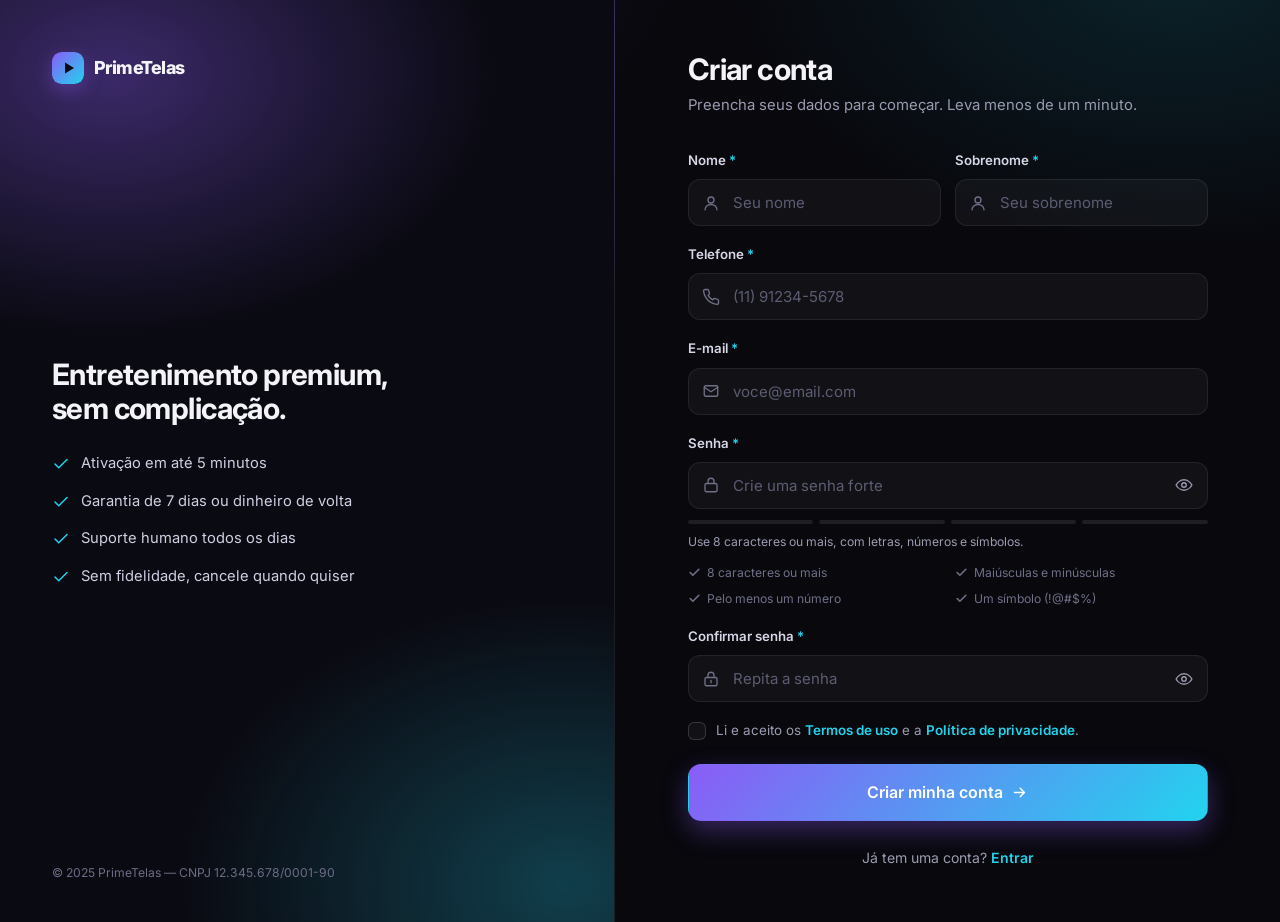
==== cadastro.html @ b5f2eea7 "Add cadastro.html for account creation" ====
<!DOCTYPE html>
<html lang="pt-BR">
<head>
<meta charset="UTF-8">
<meta name="viewport" content="width=device-width, initial-scale=1.0">
<meta name="theme-color" content="#08080d">
<title>Criar conta — PrimeTelas</title>
<link rel="preconnect" href="https://fonts.googleapis.com">
<link rel="preconnect" href="https://fonts.gstatic.com" crossorigin>
<link href="https://fonts.googleapis.com/css2?family=Inter:wght@400;500;600;700;800&display=swap" rel="stylesheet">
<link rel="stylesheet" href="estilo.css">
</head>
<body>

<div class="auth-page">
  <!-- Painel lateral -->
  <aside class="auth-aside">
    <a class="logo" href="inicio.html">
      <svg class="logo-mark" viewBox="0 0 32 32" aria-hidden="true">
        <defs>
          <linearGradient id="gradA" x1="0" y1="0" x2="32" y2="32" gradientUnits="userSpaceOnUse">
            <stop stop-color="#8b5cf6"/><stop offset="1" stop-color="#22d3ee"/>
          </linearGradient>
        </defs>
        <rect width="32" height="32" rx="9" fill="url(#gradA)"/>
        <path d="M13 10.5v11l9-5.5-9-5.5z" fill="#0b0b12"/>
      </svg>
      PrimeTelas
    </a>

    <div class="aside-content">
      <h2>Entretenimento premium, sem complicação.</h2>
      <ul class="aside-list">
        <li>
          <svg viewBox="0 0 24 24" fill="none" stroke="currentColor" stroke-width="2" stroke-linecap="round" stroke-linejoin="round"><path d="M20 6L9 17l-5-5"/></svg>
          Ativação em até 5 minutos
        </li>
        <li>
          <svg viewBox="0 0 24 24" fill="none" stroke="currentColor" stroke-width="2" stroke-linecap="round" stroke-linejoin="round"><path d="M20 6L9 17l-5-5"/></svg>
          Garantia de 7 dias ou dinheiro de volta
        </li>
        <li>
          <svg viewBox="0 0 24 24" fill="none" stroke="currentColor" stroke-width="2" stroke-linecap="round" stroke-linejoin="round"><path d="M20 6L9 17l-5-5"/></svg>
          Suporte humano todos os dias
        </li>
        <li>
          <svg viewBox="0 0 24 24" fill="none" stroke="currentColor" stroke-width="2" stroke-linecap="round" stroke-linejoin="round"><path d="M20 6L9 17l-5-5"/></svg>
          Sem fidelidade, cancele quando quiser
        </li>
      </ul>
    </div>

    <p class="aside-foot">&copy; 2025 PrimeTelas — CNPJ 12.345.678/0001-90</p>
  </aside>

  <!-- Formulário -->
  <main class="auth-main">
    <div class="auth-card">
      <a class="logo" href="inicio.html">
        <svg class="logo-mark" viewBox="0 0 32 32" aria-hidden="true">
          <defs>
            <linearGradient id="gradB" x1="0" y1="0" x2="32" y2="32" gradientUnits="userSpaceOnUse">
              <stop stop-color="#8b5cf6"/><stop offset="1" stop-color="#22d3ee"/>
            </linearGradient>
          </defs>
          <rect width="32" height="32" rx="9" fill="url(#gradB)"/>
          <path d="M13 10.5v11l9-5.5-9-5.5z" fill="#0b0b12"/>
        </svg>
        PrimeTelas
      </a>

      <h1>Criar conta</h1>
      <p class="sub">Preencha seus dados para começar. Leva menos de um minuto.</p>

      <form id="form-cadastro" novalidate>
        <div class="field-row">
          <div class="field" data-field="nome">
            <label for="nome">Nome <span class="req">*</span></label>
            <div class="input-wrap">
              <svg class="leading" viewBox="0 0 24 24" fill="none" stroke="currentColor" stroke-width="1.8" stroke-linecap="round" stroke-linejoin="round"><circle cx="12" cy="8" r="4"/><path d="M4 21c0-4 3.6-7 8-7s8 3 8 7"/></svg>
              <input type="text" id="nome" name="nome" placeholder="Seu nome" autocomplete="given-name">
            </div>
            <p class="error-msg">Informe seu nome.</p>
          </div>

          <div class="field" data-field="sobrenome">
            <label for="sobrenome">Sobrenome <span class="req">*</span></label>
            <div class="input-wrap">
              <svg class="leading" viewBox="0 0 24 24" fill="none" stroke="currentColor" stroke-width="1.8" stroke-linecap="round" stroke-linejoin="round"><circle cx="12" cy="8" r="4"/><path d="M4 21c0-4 3.6-7 8-7s8 3 8 7"/></svg>
              <input type="text" id="sobrenome" name="sobrenome" placeholder="Seu sobrenome" autocomplete="family-name">
            </div>
            <p class="error-msg">Informe seu sobrenome.</p>
          </div>
        </div>

        <div class="field" data-field="telefone">
          <label for="telefone">Telefone <span class="req">*</span></label>
          <div class="input-wrap">
            <svg class="leading" viewBox="0 0 24 24" fill="none" stroke="currentColor" stroke-width="1.8" stroke-linecap="round" stroke-linejoin="round"><path d="M22 16.9v3a2 2 0 0 1-2.2 2 19.8 19.8 0 0 1-8.6-3 19.5 19.5 0 0 1-6-6A19.8 19.8 0 0 1 2.1 4.2 2 2 0 0 1 4.1 2h3a2 2 0 0 1 2 1.7c.1 1 .4 2 .7 2.9a2 2 0 0 1-.5 2.1L8.1 9.9a16 16 0 0 0 6 6l1.2-1.2a2 2 0 0 1 2.1-.5c.9.3 1.9.6 2.9.7a2 2 0 0 1 1.7 2z"/></svg>
            <input type="tel" id="telefone" name="telefone" placeholder="(11) 91234-5678" inputmode="numeric" maxlength="15" autocomplete="tel">
          </div>
          <p class="error-msg">Informe um telefone válido com DDD.</p>
        </div>

        <div class="field" data-field="email">
          <label for="email">E-mail <span class="req">*</span></label>
          <div class="input-wrap">
            <svg class="leading" viewBox="0 0 24 24" fill="none" stroke="currentColor" stroke-width="1.8" stroke-linecap="round" stroke-linejoin="round"><rect x="3" y="5" width="18" height="14" rx="2"/><path d="M3 7l9 6 9-6"/></svg>
            <input type="email" id="email" name="email" placeholder="voce@email.com" autocomplete="email">
          </div>
          <p class="error-msg">Informe um e-mail válido.</p>
        </div>

        <div class="field" data-field="senha">
          <label for="senha">Senha <span class="req">*</span></label>
          <div class="input-wrap has-toggle">
            <svg class="leading" viewBox="0 0 24 24" fill="none" stroke="currentColor" stroke-width="1.8" stroke-linecap="round" stroke-linejoin="round"><rect x="4" y="10" width="16" height="11" rx="2"/><path d="M8 10V7a4 4 0 0 1 8 0v3"/></svg>
            <input type="password" id="senha" name="senha" placeholder="Crie uma senha forte" autocomplete="new-password">
            <button type="button" class="toggle-pass" data-target="senha" aria-label="Mostrar senha">
              <svg class="icon-eye" viewBox="0 0 24 24" fill="none" stroke="currentColor" stroke-width="1.8" stroke-linecap="round" stroke-linejoin="round"><path d="M1.5 12S5 5 12 5s10.5 7 10.5 7-3.5 7-10.5 7S1.5 12 1.5 12z"/><circle cx="12" cy="12" r="3"/></svg>
              <svg class="icon-eye-off" viewBox="0 0 24 24" fill="none" stroke="currentColor" stroke-width="1.8" stroke-linecap="round" stroke-linejoin="round"><path d="M3 3l18 18"/><path d="M10.6 6.2A10.9 10.9 0 0 1 12 6c7 0 10.5 6 10.5 6a17.6 17.6 0 0 1-3.4 4.2"/><path d="M6.3 6.4A17.4 17.4 0 0 0 1.5 12S5 18 12 18a10.8 10.8 0 0 0 4.4-.9"/><path d="M9.9 9.9a3 3 0 0 0 4.2 4.2"/></svg>
            </button>
          </div>

          <div class="strength">
            <div class="strength-bar" id="strength-bar">
              <span></span><span></span><span></span><span></span>
            </div>
            <p class="strength-label" id="strength-label">Use 8 caracteres ou mais, com letras, números e símbolos.</p>
          </div>

          <ul class="req-list">
            <li class="req-item" data-req="len">
              <svg viewBox="0 0 24 24" fill="none" stroke="currentColor" stroke-width="3" stroke-linecap="round" stroke-linejoin="round"><path d="M20 6L9 17l-5-5"/></svg>
              8 caracteres ou mais
            </li>
            <li class="req-item" data-req="case">
              <svg viewBox="0 0 24 24" fill="none" stroke="currentColor" stroke-width="3" stroke-linecap="round" stroke-linejoin="round"><path d="M20 6L9 17l-5-5"/></svg>
              Maiúsculas e minúsculas
            </li>
            <li class="req-item" data-req="num">
              <svg viewBox="0 0 24 24" fill="none" stroke="currentColor" stroke-width="3" stroke-linecap="round" stroke-linejoin="round"><path d="M20 6L9 17l-5-5"/></svg>
              Pelo menos um número
            </li>
            <li class="req-item" data-req="sym">
              <svg viewBox="0 0 24 24" fill="none" stroke="currentColor" stroke-width="3" stroke-linecap="round" stroke-linejoin="round"><path d="M20 6L9 17l-5-5"/></svg>
              Um símbolo (!@#$%)
            </li>
          </ul>

          <p class="error-msg">Sua senha precisa atender a todos os requisitos.</p>
        </div>

        <div class="field" data-field="confirmar">
          <label for="confirmar">Confirmar senha <span class="req">*</span></label>
          <div class="input-wrap has-toggle">
            <svg class="leading" viewBox="0 0 24 24" fill="none" stroke="currentColor" stroke-width="1.8" stroke-linecap="round" stroke-linejoin="round"><rect x="4" y="10" width="16" height="11" rx="2"/><path d="M8 10V7a4 4 0 0 1 8 0v3"/><path d="M12 14v3"/></svg>
            <input type="password" id="confirmar" name="confirmar" placeholder="Repita a senha" autocomplete="new-password">
            <button type="button" class="toggle-pass" data-target="confirmar" aria-label="Mostrar senha">
              <svg class="icon-eye" viewBox="0 0 24 24" fill="none" stroke="currentColor" stroke-width="1.8" stroke-linecap="round" stroke-linejoin="round"><path d="M1.5 12S5 5 12 5s10.5 7 10.5 7-3.5 7-10.5 7S1.5 12 1.5 12z"/><circle cx="12" cy="12" r="3"/></svg>
              <svg class="icon-eye-off" viewBox="0 0 24 24" fill="none" stroke="currentColor" stroke-width="1.8" stroke-linecap="round" stroke-linejoin="round"><path d="M3 3l18 18"/><path d="M10.6 6.2A10.9 10.9 0 0 1 12 6c7 0 10.5 6 10.5 6a17.6 17.6 0 0 1-3.4 4.2"/><path d="M6.3 6.4A17.4 17.4 0 0 0 1.5 12S5 18 12 18a10.8 10.8 0 0 0 4.4-.9"/><path d="M9.9 9.9a3 3 0 0 0 4.2 4.2"/></svg>
            </button>
          </div>
          <p class="error-msg">As senhas não coincidem.</p>
        </div>

        <label class="checkbox" id="wrap-termos">
          <input type="checkbox" id="termos">
          <span>Li e aceito os <a href="#">Termos de uso</a> e a <a href="#">Política de privacidade</a>.</span>
        </label>

        <button type="submit" class="btn btn-primary btn-block btn-lg">
          Criar minha conta
          <svg viewBox="0 0 24 24" fill="none" stroke="currentColor" stroke-width="2" stroke-linecap="round" stroke-linejoin="round"><path d="M5 12h14M13 6l6 6-6 6"/></svg>
        </button>
      </form>

      <div class="success-box" id="sucesso">
        <div class="ok-icon">
          <svg viewBox="0 0 24 24" fill="none" stroke="currentColor" stroke-width="2.5" stroke-linecap="round" stroke-linejoin="round"><path d="M20 6L9 17l-5-5"/></svg>
        </div>
        <h2>Conta criada com sucesso!</h2>
        <p>Simulação concluída. Redirecionando para a página inicial...</p>
      </div>

      <p class="auth-switch">Já tem uma conta? <a href="entrar.html">Entrar</a></p>
    </div>
  </main>
</div>

<script>
(function () {
  const form      = document.getElementById('form-cadastro');
  const senha     = document.getElementById('senha');
  const confirmar = document.getElementById('confirmar');
  const telefone  = document.getElementById('telefone');
  const termos    = document.getElementById('termos');
  const wrapTermos= document.getElementById('wrap-termos');
  const barra     = document.getElementById('strength-bar').children;
  const rotulo    = document.getElementById('strength-label');

  /* ---------- Mostrar / ocultar senha ---------- */
  document.querySelectorAll('.toggle-pass').forEach(function (btn) {
    btn.addEventListener('click', function () {
      const input = document.getElementById(btn.dataset.target);
      const visivel = input.type === 'password';
      input.type = visivel ? 'text' : 'password';
      btn.classList.toggle('visible', visivel);
      btn.setAttribute('aria-label', visivel ? 'Ocultar senha' : 'Mostrar senha');
    });
  });

  /* ---------- Máscara de telefone ---------- */
  telefone.addEventListener('input', function () {
    let v = telefone.value.replace(/\D/g, '').slice(0, 11);
    if (v.length === 0)      telefone.value = '';
    else if (v.length <= 2)  telefone.value = '(' + v;
    else if (v.length <= 6)  telefone.value = '(' + v.slice(0, 2) + ') ' + v.slice(2);
    else if (v.length <= 10) telefone.value = '(' + v.slice(0, 2) + ') ' + v.slice(2, 6) + '-' + v.slice(6);
    else                     telefone.value = '(' + v.slice(0, 2) + ') ' + v.slice(2, 7) + '-' + v.slice(7);
  });

  /* ---------- Requisitos e força da senha ---------- */
  const regras = {
    len:  function (v) { return v.length >= 8; },
    case: function (v) { return /[a-z]/.test(v) && /[A-Z]/.test(v); },
    num:  function (v) { return /\d/.test(v); },
    sym:  function (v) { return /[^A-Za-z0-9]/.test(v); }
  };

  function atualizarForca() {
    const v = senha.value;
    let pontos = 0;

    Object.keys(regras).forEach(function (chave) {
      const ok = regras[chave](v);
      if (ok) pontos++;
      document.querySelector('[data-req="' + chave + '"]').classList.toggle('ok', ok);
    });

    for (let i = 0; i < barra.length; i++) {
      barra[i].className = '';
      if (i < pontos) {
        barra[i].classList.add('on');
        if (pontos >= 3) barra[i].classList.add('strong');
        else if (pontos === 2) barra[i].classList.add('med');
      }
    }

    if (!v) {
      rotulo.textContent = 'Use 8 caracteres ou mais, com letras, números e símbolos.';
    } else if (pontos === 1) {
      rotulo.textContent = 'Senha fraca — continue adicionando caracteres.';
    } else if (pontos === 2) {
      rotulo.textContent = 'Senha média — falta pouco para ficar segura.';
    } else if (pontos === 3) {
      rotulo.textContent = 'Senha forte — boa escolha.';
    } else {
      rotulo.textContent = 'Senha muito forte — excelente.';
    }

    return pontos === 4;
  }

  senha.addEventListener('input', atualizarForca);

  /* ---------- Validação ---------- */
  function marcar(campo, valido) {
    const el = document.querySelector('[data-field="' + campo + '"]');
    if (el) el.classList.toggle('invalid', !valido);
    return valido;
  }

  function validar() {
    let ok = true;
    let primeiroInvalido = null;

    const nome = document.getElementById('nome');
    const sobrenome = document.getElementById('sobrenome');
    const email = document.getElementById('email');

    function checar(campo, condicao, elemento) {
      const valido = marcar(campo, condicao);
      if (!valido) { ok = false; if (!primeiroInvalido) primeiroInvalido = elemento; }
      return valido;
    }

    checar('nome', nome.value.trim().length >= 2, nome);
    checar('sobrenome', sobrenome.value.trim().length >= 2, sobrenome);
    checar('telefone', telefone.value.replace(/\D/g, '').length >= 10, telefone);
    checar('email', /^[^\s@]+@[^\s@]+\.[^\s@]{2,}$/.test(email.value.trim()), email);
    checar('senha', atualizarForca(), senha);
    checar('confirmar', confirmar.value.length > 0 && confirmar.value === senha.value, confirmar);

    if (!termos.checked) {
      ok = false;
      wrapTermos.classList.add('invalid');
      if (!primeiroInvalido) primeiroInvalido = termos;
    } else {
      wrapTermos.classList.remove('invalid');
    }

    if (primeiroInvalido) {
      primeiroInvalido.scrollIntoView({ behavior: 'smooth', block: 'center' });
      primeiroInvalido.focus({ preventScroll: true });
    }

    return ok;
  }

  /* Remove o estado de erro ao digitar */
  document.querySelectorAll('#form-cadastro input').forEach(function (input) {
    input.addEventListener('input', function () {
      const field = input.closest('[data-field]');
      if (field) field.classList.remove('invalid');
      if (input === termos) wrapTermos.classList.remove('invalid');
    });
  });

  /* ---------- Envio simulado ---------- */
  form.addEventListener('submit', function (e) {
    e.preventDefault();
    if (!validar()) return;

    form.style.display = 'none';
    document.getElementById('sucesso').style.display = 'block';

    setTimeout(function () {
      window.location.href = 'inicio.html';
    }, 2400);
  });
})();
</script>

</body>
</html>
---- estilo.css ----
/* ==========================================================
   PrimeTelas — Estilos globais
   ========================================================== */
:root{
  --bg:#08080d;
  --bg-soft:#0d0d15;
  --card:#12121c;
  --card-2:#171725;
  --border:rgba(255,255,255,.08);
  --border-strong:rgba(255,255,255,.16);
  --text:#f4f4f8;
  --muted:#9b9bb0;
  --accent:#8b5cf6;
  --accent-2:#22d3ee;
  --gradient:linear-gradient(135deg,#8b5cf6 0%,#22d3ee 100%);
  --success:#34d399;
  --danger:#f87171;
  --warning:#fbbf24;
  --radius:16px;
  --shadow:0 20px 50px rgba(0,0,0,.45);
}

*,*::before,*::after{box-sizing:border-box;margin:0;padding:0}
html{scroll-behavior:smooth;-webkit-text-size-adjust:100%}
body{
  font-family:'Inter',-apple-system,BlinkMacSystemFont,'Segoe UI',Roboto,Arial,sans-serif;
  color:var(--text);
  background:
    radial-gradient(900px 520px at 12% -8%,rgba(139,92,246,.20),transparent 60%),
    radial-gradient(820px 520px at 92% -4%,rgba(34,211,238,.13),transparent 55%),
    var(--bg);
  background-attachment:fixed;
  line-height:1.6;
  min-height:100vh;
  -webkit-font-smoothing:antialiased;
}
img,svg{display:block;max-width:100%}
a{color:inherit;text-decoration:none}
ul{list-style:none}
button{font:inherit;color:inherit}
::selection{background:rgba(139,92,246,.4)}

.container{width:100%;max-width:1180px;margin:0 auto;padding:0 24px}
.section{padding:92px 0}
.section-head{max-width:680px;margin:0 auto 56px;text-align:center}
.eyebrow{
  display:inline-block;font-size:.78rem;font-weight:700;letter-spacing:.14em;
  text-transform:uppercase;margin-bottom:14px;
  background:var(--gradient);-webkit-background-clip:text;background-clip:text;color:transparent;
}
h1,h2,h3{letter-spacing:-.02em;line-height:1.15}
.section-head h2{font-size:clamp(1.8rem,3.6vw,2.6rem);margin-bottom:14px}
.section-head p{color:var(--muted);font-size:1.02rem}

/* ============ Botões ============ */
.btn{
  display:inline-flex;align-items:center;justify-content:center;gap:8px;
  padding:12px 22px;border-radius:11px;font-weight:600;font-size:.93rem;
  border:1px solid transparent;cursor:pointer;transition:.2s ease;font-family:inherit;white-space:nowrap;
}
.btn svg{width:17px;height:17px;flex:none}
.btn-primary{background:var(--gradient);color:#fff;box-shadow:0 10px 26px rgba(139,92,246,.35)}
.btn-primary:hover{transform:translateY(-2px);box-shadow:0 16px 34px rgba(139,92,246,.45)}
.btn-ghost{color:var(--text);border-color:var(--border-strong);background:rgba(255,255,255,.03)}
.btn-ghost:hover{background:rgba(255,255,255,.08);border-color:rgba(255,255,255,.28)}
.btn-lg{padding:15px 30px;font-size:1rem;border-radius:13px}
.btn-block{width:100%}
.btn:active{transform:translateY(0)}

/* ============ Navbar ============ */
.navbar{
  position:sticky;top:0;z-index:60;
  background:rgba(8,8,13,.72);
  backdrop-filter:blur(16px);-webkit-backdrop-filter:blur(16px);
  border-bottom:1px solid var(--border);
}
.nav-inner{display:flex;align-items:center;justify-content:space-between;height:72px;gap:24px}
.logo{display:flex;align-items:center;gap:10px;font-weight:800;font-size:1.12rem;letter-spacing:-.03em}
.logo-mark{width:32px;height:32px;flex:none;border-radius:9px;box-shadow:0 6px 18px rgba(139,92,246,.35)}
.nav-links{display:flex;gap:28px;font-size:.9rem;color:var(--muted);font-weight:500}
.nav-links a{transition:.2s}
.nav-links a:hover{color:var(--text)}
.nav-actions{display:flex;gap:10px;align-items:center}

/* ============ Hero ============ */
.hero{padding:88px 0 80px;position:relative}
.hero-grid{display:grid;grid-template-columns:1.05fr .95fr;gap:64px;align-items:center}
.badge{
  display:inline-flex;align-items:center;gap:9px;padding:7px 15px;border-radius:999px;
  border:1px solid var(--border-strong);background:rgba(255,255,255,.04);
  font-size:.79rem;font-weight:600;color:#cfcfe2;margin-bottom:26px;
}
.badge .pulse{
  width:8px;height:8px;border-radius:50%;background:var(--success);
  box-shadow:0 0 0 0 rgba(52,211,153,.6);animation:pulse 2s infinite;
}
@keyframes pulse{
  0%{box-shadow:0 0 0 0 rgba(52,211,153,.6)}
  70%{box-shadow:0 0 0 9px rgba(52,211,153,0)}
  100%{box-shadow:0 0 0 0 rgba(52,211,153,0)}
}
.hero h1{font-size:clamp(2.3rem,4.8vw,3.55rem);font-weight:800;margin-bottom:20px}
.hero h1 .grad{
  background:var(--gradient);-webkit-background-clip:text;background-clip:text;color:transparent;
}
.hero p.lead{color:var(--muted);font-size:1.06rem;max-width:520px;margin-bottom:32px}
.hero-actions{display:flex;gap:14px;flex-wrap:wrap;margin-bottom:34px}
.trust{display:flex;align-items:center;gap:14px;flex-wrap:wrap}
.stars{display:flex;gap:3px;color:#fbbf24}
.stars svg{width:16px;height:16px}
.trust small{color:var(--muted);font-size:.84rem}
.trust b{color:var(--text)}

/* --- Mock visual --- */
.hero-visual{position:relative}
.screen-panel{
  border-radius:20px;border:1px solid var(--border-strong);
  background:linear-gradient(180deg,rgba(255,255,255,.06),rgba(255,255,255,.015));
  box-shadow:var(--shadow);padding:14px;backdrop-filter:blur(6px);
}
.screen-top{display:flex;align-items:center;gap:6px;padding:2px 6px 14px}
.screen-top .dot{width:9px;height:9px;border-radius:50%;background:rgba(255,255,255,.18)}
.screen-url{
  margin-left:10px;font-size:.72rem;color:var(--muted);background:rgba(255,255,255,.05);
  padding:3px 12px;border-radius:999px;border:1px solid var(--border);
}
.tiles{display:grid;grid-template-columns:repeat(3,1fr);gap:12px}
.tile{
  aspect-ratio:16/10;border-radius:12px;display:grid;place-items:center;
  font-weight:800;font-size:1.15rem;letter-spacing:-.02em;
  background:rgba(255,255,255,.035);border:1px solid var(--border);
  color:var(--brand);
  text-shadow:0 0 22px color-mix(in srgb,var(--brand) 70%,transparent);
  transition:.25s ease;
}
.tile:hover{transform:translateY(-3px);border-color:color-mix(in srgb,var(--brand) 55%,transparent);background:rgba(255,255,255,.06)}
.float-card{
  position:absolute;display:flex;align-items:center;gap:11px;
  background:rgba(23,23,37,.92);border:1px solid var(--border-strong);
  border-radius:14px;padding:11px 16px;box-shadow:var(--shadow);
  backdrop-filter:blur(10px);animation:float 5s ease-in-out infinite;
}
.float-card svg{width:20px;height:20px;color:var(--accent-2);flex:none}
.float-card strong{display:block;font-size:.82rem;line-height:1.2}
.float-card span{font-size:.72rem;color:var(--muted)}
.float-1{top:-18px;right:-6px}
.float-2{bottom:-20px;left:-6px;animation-delay:1.4s}
@keyframes float{0%,100%{transform:translateY(0)}50%{transform:translateY(-9px)}}

/* ============ Faixa de marcas ============ */
.brands{padding:28px 0 8px}
.brands p{text-align:center;font-size:.78rem;letter-spacing:.12em;text-transform:uppercase;color:var(--muted);margin-bottom:22px}
.brand-row{display:flex;flex-wrap:wrap;justify-content:center;gap:12px}
.brand-pill{
  display:inline-flex;align-items:center;gap:9px;padding:9px 18px;border-radius:999px;
  border:1px solid var(--border);background:rgba(255,255,255,.03);
  font-size:.86rem;font-weight:600;color:#cfcfe2;
}
.brand-dot{width:9px;height:9px;border-radius:50%;background:var(--brand);box-shadow:0 0 10px var(--brand)}

/* ============ Vantagens ============ */
.grid-cards{display:grid;grid-template-columns:repeat(auto-fit,minmax(240px,1fr));gap:20px}
.card{
  background:var(--card);border:1px solid var(--border);border-radius:var(--radius);
  padding:28px 24px;transition:.25s ease;
}
.card:hover{transform:translateY(-4px);border-color:var(--border-strong);background:var(--card-2)}
.icon-box{
  width:46px;height:46px;border-radius:13px;display:grid;place-items:center;margin-bottom:18px;
  background:linear-gradient(135deg,rgba(139,92,246,.22),rgba(34,211,238,.16));
  border:1px solid rgba(139,92,246,.3);color:#c4b5fd;
}
.icon-box svg{width:22px;height:22px}
.card h3{font-size:1.03rem;margin-bottom:8px}
.card p{font-size:.9rem;color:var(--muted)}

/* ============ Como funciona ============ */
.steps{display:grid;grid-template-columns:repeat(auto-fit,minmax(250px,1fr));gap:22px;counter-reset:step}
.step{
  position:relative;padding:30px 26px;border-radius:var(--radius);
  border:1px solid var(--border);
  background:linear-gradient(180deg,rgba(255,255,255,.045),rgba(255,255,255,.01));
}
.step-num{
  font-size:.8rem;font-weight:800;letter-spacing:.1em;color:var(--accent-2);margin-bottom:14px;
  display:inline-flex;align-items:center;gap:8px;
}
.step-num::before{content:"";width:26px;height:1px;background:var(--accent-2);opacity:.6}
.step h3{font-size:1.05rem;margin-bottom:8px}
.step p{font-size:.9rem;color:var(--muted)}

/* ============ Planos ============ */
.plans{display:grid;grid-template-columns:repeat(auto-fit,minmax(270px,1fr));gap:22px;align-items:stretch}
.plan{
  display:flex;flex-direction:column;padding:32px 26px;border-radius:20px;
  background:var(--card);border:1px solid var(--border);transition:.25s ease;
}
.plan:hover{transform:translateY(-4px);border-color:var(--border-strong)}
.plan h3{font-size:1.12rem;margin-bottom:4px}
.plan .plan-desc{font-size:.85rem;color:var(--muted);margin-bottom:20px}
.plan-price{display:flex;align-items:baseline;gap:3px;font-weight:800;font-size:2.35rem;letter-spacing:-.03em;margin-bottom:4px}
.plan-price small{font-size:.86rem;font-weight:500;color:var(--muted)}
.plan-price .cur{font-size:1.05rem;font-weight:600;color:var(--muted)}
.plan .plan-note{font-size:.78rem;color:var(--muted);margin-bottom:22px}
.plan-list{flex:1;margin-bottom:26px;display:grid;gap:11px}
.plan-list li{display:flex;gap:10px;align-items:flex-start;font-size:.88rem;color:#c3c3d6}
.plan-list .check{width:17px;height:17px;flex:none;color:var(--accent-2);margin-top:3px}
.plan.featured{
  background:linear-gradient(var(--card-2),var(--card-2)) padding-box,
             var(--gradient) border-box;
  border:1px solid transparent;
  box-shadow:0 24px 60px rgba(139,92,246,.22);
  position:relative;
}
.plan.featured .tag-pop{
  position:absolute;top:-12px;left:50%;transform:translateX(-50%);
  font-size:.68rem;font-weight:800;letter-spacing:.1em;text-transform:uppercase;
  padding:5px 14px;border-radius:999px;background:var(--gradient);color:#0b0b12;white-space:nowrap;
}

/* ============ FAQ ============ */
.faq{max-width:820px;margin:0 auto;display:grid;gap:12px}
.faq-item{
  border:1px solid var(--border);border-radius:14px;background:var(--card);
  overflow:hidden;transition:.25s;
}
.faq-item[open]{border-color:rgba(139,92,246,.4);background:var(--card-2)}
.faq-item summary{
  list-style:none;cursor:pointer;padding:18px 22px;font-weight:600;font-size:.95rem;
  display:flex;align-items:center;justify-content:space-between;gap:16px;
}
.faq-item summary::-webkit-details-marker{display:none}
.faq-item summary svg{width:18px;height:18px;flex:none;color:var(--muted);transition:.25s}
.faq-item[open] summary svg{transform:rotate(180deg);color:var(--accent-2)}
.faq-item p{padding:0 22px 20px;color:var(--muted);font-size:.9rem}

/* ============ Empresa ============ */
.company-grid{display:grid;grid-template-columns:1fr 1fr;gap:56px;align-items:center}
.company-grid h2{font-size:clamp(1.7rem,3.2vw,2.3rem);margin-bottom:16px}
.company-grid > div > p{color:var(--muted);margin-bottom:26px;max-width:460px}
.company-card{
  background:var(--card);border:1px solid var(--border);border-radius:20px;
  padding:12px;box-shadow:var(--shadow);
}
.company-row{
  display:flex;gap:14px;align-items:flex-start;padding:15px 16px;border-radius:12px;transition:.2s;
}
.company-row + .company-row{border-top:1px solid rgba(255,255,255,.05)}
.company-row:hover{background:rgba(255,255,255,.03)}
.company-row svg{width:19px;height:19px;flex:none;color:var(--accent-2);margin-top:3px}
.company-row .label{font-size:.73rem;text-transform:uppercase;letter-spacing:.08em;color:var(--muted);font-weight:700}
.company-row .value{font-size:.9rem;color:var(--text);font-weight:500;line-height:1.45}

/* ============ CTA final ============ */
.cta-band{
  position:relative;overflow:hidden;border-radius:24px;padding:56px 40px;text-align:center;
  border:1px solid rgba(139,92,246,.3);
  background:
    radial-gradient(600px 260px at 20% 0%,rgba(139,92,246,.35),transparent 65%),
    radial-gradient(600px 260px at 85% 100%,rgba(34,211,238,.28),transparent 65%),
    var(--card);
}
.cta-band h2{font-size:clamp(1.6rem,3vw,2.15rem);margin-bottom:12px}
.cta-band p{color:var(--muted);margin-bottom:28px;max-width:520px;margin-left:auto;margin-right:auto}

/* ============ Footer ============ */
.footer{border-top:1px solid var(--border);margin-top:20px;padding:60px 0 0;background:rgba(8,8,13,.6)}
.footer-grid{display:grid;grid-template-columns:1.6fr 1fr 1fr 1fr;gap:40px;padding-bottom:44px}
.footer-brand p{color:var(--muted);font-size:.87rem;margin-top:16px;max-width:290px}
.footer h4{font-size:.78rem;text-transform:uppercase;letter-spacing:.1em;color:var(--muted);margin-bottom:16px}
.footer-col ul{display:grid;gap:10px}
.footer-col a{font-size:.88rem;color:#c3c3d6;transition:.2s}
.footer-col a:hover{color:var(--accent-2)}
.footer-bottom{
  border-top:1px solid var(--border);padding-top:22px;padding-bottom:26px;
  display:flex;justify-content:space-between;gap:18px;flex-wrap:wrap;
  font-size:.78rem;color:var(--muted);
}
.footer-bottom .demo{color:#6c6c85}

/* ==========================================================
   Páginas de autenticação (login / cadastro)
   ========================================================== */
.auth-page{display:grid;grid-template-columns:1fr 1.08fr;min-height:100vh}
.auth-aside{
  position:relative;overflow:hidden;padding:52px 52px 40px;
  display:flex;flex-direction:column;justify-content:space-between;
  background:
    radial-gradient(620px 420px at 18% 8%,rgba(139,92,246,.38),transparent 62%),
    radial-gradient(620px 460px at 92% 96%,rgba(34,211,238,.26),transparent 62%),
    #0a0a12;
  border-right:1px solid var(--border);
}
.auth-aside .aside-content h2{font-size:clamp(1.5rem,2.3vw,2rem);max-width:380px;margin-bottom:26px}
.aside-list{display:grid;gap:14px}
.aside-list li{display:flex;gap:11px;align-items:flex-start;font-size:.92rem;color:#cfcfe2}
.aside-list svg{width:18px;height:18px;flex:none;color:var(--accent-2);margin-top:3px}
.aside-foot{font-size:.76rem;color:#6c6c85}
.auth-main{display:flex;align-items:center;justify-content:center;padding:52px 24px}
.auth-card{width:100%;max-width:520px}
.auth-card .logo{margin-bottom:32px;display:none}
.auth-card h1{font-size:1.85rem;margin-bottom:8px}
.auth-card .sub{color:var(--muted);font-size:.93rem;margin-bottom:32px}
.auth-switch{margin-top:26px;text-align:center;font-size:.88rem;color:var(--muted)}
.auth-switch a{color:var(--accent-2);font-weight:600}
.auth-switch a:hover{text-decoration:underline}

/* ============ Formulários ============ */
.field{margin-bottom:18px}
.field label{display:block;font-size:.83rem;font-weight:600;margin-bottom:8px;color:#d6d6e6}
.field label .req{color:var(--accent-2)}
.field-row{display:grid;grid-template-columns:1fr 1fr;gap:14px}
.input-wrap{position:relative;display:flex;align-items:center}
.input-wrap .leading{
  position:absolute;left:14px;width:18px;height:18px;color:#6f6f88;pointer-events:none;
}
.input-wrap input{
  width:100%;padding:13px 14px 13px 44px;
  background:rgba(255,255,255,.04);border:1px solid var(--border);border-radius:12px;
  color:var(--text);font-size:.94rem;font-family:inherit;outline:none;transition:.2s;
}
.input-wrap input::placeholder{color:#5c5c72}
.input-wrap input:focus{
  border-color:rgba(139,92,246,.7);background:rgba(255,255,255,.06);
  box-shadow:0 0 0 3px rgba(139,92,246,.16);
}
.input-wrap.has-toggle input{padding-right:48px}
.toggle-pass{
  position:absolute;right:7px;background:none;border:0;padding:8px;border-radius:9px;
  cursor:pointer;color:var(--muted);display:grid;place-items:center;transition:.2s;
}
.toggle-pass:hover{color:var(--text);background:rgba(255,255,255,.07)}
.toggle-pass svg{width:18px;height:18px}
.toggle-pass .icon-eye-off{display:none}
.toggle-pass.visible .icon-eye{display:none}
.toggle-pass.visible .icon-eye-off{display:block}

.error-msg{display:none;font-size:.78rem;color:var(--danger);margin-top:7px}
.field.invalid input{border-color:var(--danger);box-shadow:0 0 0 3px rgba(248,113,113,.14)}
.field.invalid .error-msg{display:block}

/* Força da senha */
.strength{margin-top:11px}
.strength-bar{display:flex;gap:6px;margin-bottom:8px}
.strength-bar span{height:4px;flex:1;border-radius:999px;background:rgba(255,255,255,.09);transition:.3s}
.strength-bar span.on{background:var(--danger)}
.strength-bar span.on.med{background:var(--warning)}
.strength-bar span.on.strong{background:var(--success)}
.strength-label{font-size:.76rem;color:var(--muted)}
.req-list{display:grid;grid-template-columns:1fr 1fr;gap:6px 14px;margin-top:12px}
.req-item{display:flex;align-items:center;gap:6px;font-size:.76rem;color:#6f6f88;transition:.2s}
.req-item svg{width:13px;height:13px;flex:none}
.req-item.ok{color:var(--success)}

/* Checkbox */
.checkbox{display:flex;gap:10px;align-items:flex-start;font-size:.84rem;color:var(--muted);cursor:pointer;margin:6px 0 22px}
.checkbox input{
  appearance:none;-webkit-appearance:none;width:18px;height:18px;flex:none;margin-top:2px;
  border:1px solid var(--border-strong);border-radius:6px;background:rgba(255,255,255,.04);
  cursor:pointer;position:relative;transition:.2s;
}
.checkbox input:checked{background:var(--gradient);border-color:transparent}
.checkbox input:checked::after{
  content:"";position:absolute;left:5.5px;top:2px;width:5px;height:9px;
  border:2px solid #0b0b12;border-top:0;border-left:0;transform:rotate(45deg);
}
.checkbox a{color:var(--accent-2);font-weight:600}
.checkbox.invalid{color:var(--danger)}
.link-mini{display:block;text-align:right;font-size:.8rem;color:var(--accent-2);margin:-8px 0 18px;font-weight:600}
.link-mini:hover{text-decoration:underline}

/* Sucesso */
.success-box{
  display:none;text-align:center;padding:44px 28px;border-radius:20px;
  border:1px solid rgba(52,211,153,.35);background:rgba(52,211,153,.07);
}
.success-box .ok-icon{
  width:64px;height:64px;border-radius:50%;margin:0 auto 20px;display:grid;place-items:center;
  background:rgba(52,211,153,.15);border:1px solid rgba(52,211,153,.45);color:var(--success);
}
.success-box .ok-icon svg{width:30px;height:30px}
.success-box h2{font-size:1.3rem;margin-bottom:8px}
.success-box p{color:var(--muted);font-size:.9rem}

/* ============ Responsivo ============ */
@media (max-width:1000px){
  .hero-grid{grid-template-columns:1fr;gap:56px}
  .company-grid{grid-template-columns:1fr;gap:36px}
  .auth-page{grid-template-columns:1fr}
  .auth-aside{display:none}
  .auth-card .logo{display:flex}
}
@media (max-width:860px){
  .nav-links{display:none}
  .footer-grid{grid-template-columns:1fr 1fr}
  .section{padding:70px 0}
}
@media (max-width:620px){
  .nav-actions .btn-ghost{display:none}
  .field-row{grid-template-columns:1fr}
  .req-list{grid-template-columns:1fr}
  .footer-grid{grid-template-columns:1fr;gap:30px}
  .footer-bottom{flex-direction:column;gap:8px}
  .cta-band{padding:42px 22px}
  .hero{padding:56px 0 64px}
  .float-1{right:4px;top:-14px}
  .float-2{left:4px;bottom:-16px}
  .float-card{padding:9px 13px}
}
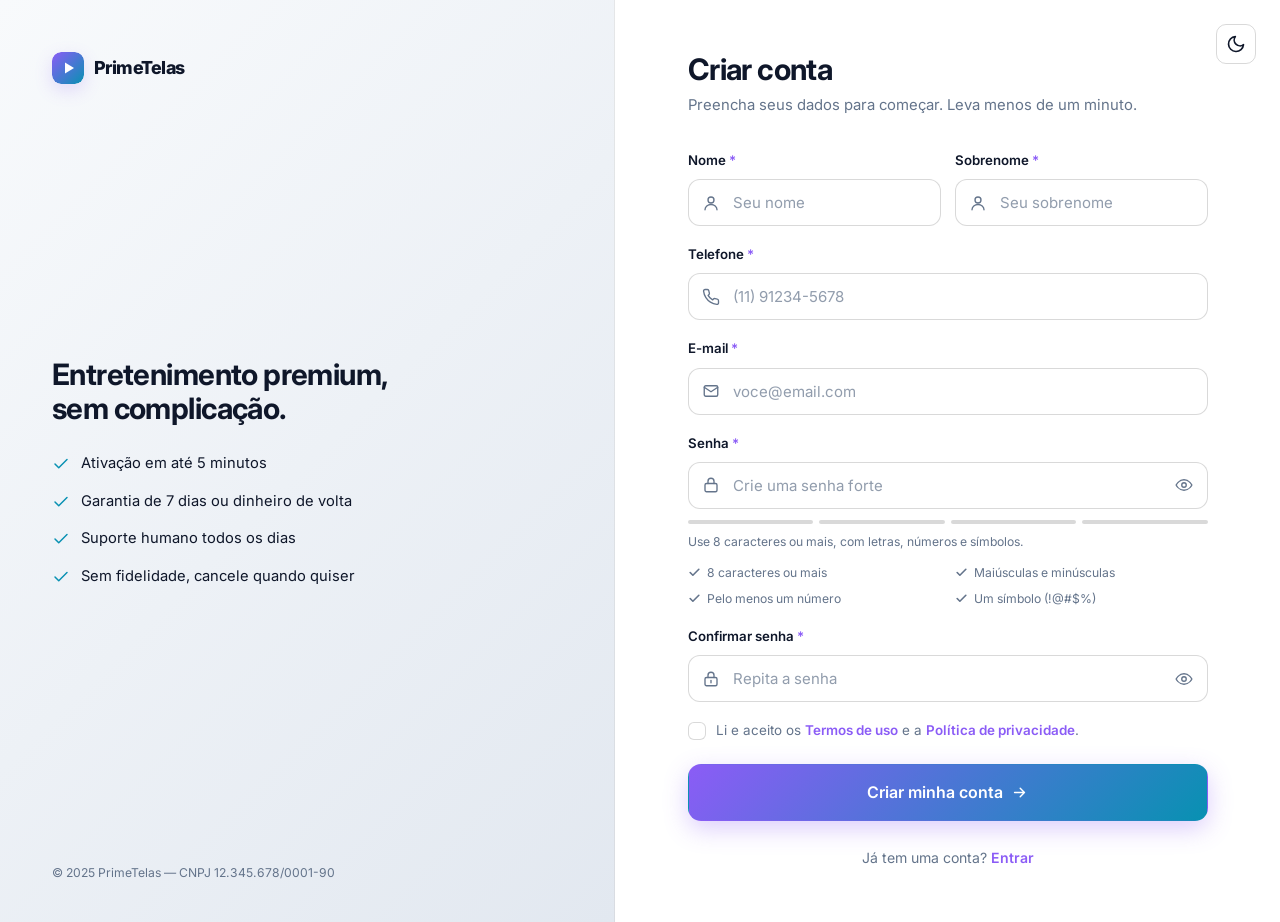
==== commit 77f27323: "Update links and theme toggle functionality" ====
--- a/cadastro.html
+++ b/cadastro.html
@@ -3,27 +3,35 @@
 <head>
 <meta charset="UTF-8">
 <meta name="viewport" content="width=device-width, initial-scale=1.0">
-<meta name="theme-color" content="#08080d">
+<meta name="theme-color" content="#ffffff">
 <title>Criar conta — PrimeTelas</title>
 <link rel="preconnect" href="https://fonts.googleapis.com">
 <link rel="preconnect" href="https://fonts.gstatic.com" crossorigin>
 <link href="https://fonts.googleapis.com/css2?family=Inter:wght@400;500;600;700;800&display=swap" rel="stylesheet">
 <link rel="stylesheet" href="estilo.css">
+<script>
+  (function() {
+    const savedTheme = localStorage.getItem('theme');
+    if (savedTheme === 'dark') {
+      document.documentElement.setAttribute('data-theme', 'dark');
+    }
+  })();
+</script>
 </head>
 <body>
 
 <div class="auth-page">
   <!-- Painel lateral -->
   <aside class="auth-aside">
-    <a class="logo" href="inicio.html">
+    <a class="logo" href="index.html">
       <svg class="logo-mark" viewBox="0 0 32 32" aria-hidden="true">
         <defs>
           <linearGradient id="gradA" x1="0" y1="0" x2="32" y2="32" gradientUnits="userSpaceOnUse">
-            <stop stop-color="#8b5cf6"/><stop offset="1" stop-color="#22d3ee"/>
+            <stop stop-color="#8b5cf6"/><stop offset="1" stop-color="#0891b2"/>
           </linearGradient>
         </defs>
         <rect width="32" height="32" rx="9" fill="url(#gradA)"/>
-        <path d="M13 10.5v11l9-5.5-9-5.5z" fill="#0b0b12"/>
+        <path d="M13 10.5v11l9-5.5-9-5.5z" fill="#fff"/>
       </svg>
       PrimeTelas
     </a>
@@ -55,16 +63,23 @@
 
   <!-- Formulário -->
   <main class="auth-main">
+    <div class="auth-theme-toggle">
+      <button class="theme-btn" id="theme-toggle" aria-label="Alternar tema">
+        <svg class="moon" viewBox="0 0 24 24" fill="none" stroke="currentColor" stroke-width="2" stroke-linecap="round" stroke-linejoin="round"><path d="M21 12.79A9 9 0 1 1 11.21 3 7 7 0 0 0 21 12.79z"/></svg>
+        <svg class="sun" viewBox="0 0 24 24" fill="none" stroke="currentColor" stroke-width="2" stroke-linecap="round" stroke-linejoin="round"><circle cx="12" cy="12" r="5"/><path d="M12 1v2M12 21v2M4.22 4.22l1.42 1.42M18.36 18.36l1.42 1.42M1 12h2M21 12h2M4.22 19.78l1.42-1.42M18.36 5.64l1.42-1.42"/></svg>
+      </button>
+    </div>
+
     <div class="auth-card">
-      <a class="logo" href="inicio.html">
+      <a class="logo" href="index.html">
         <svg class="logo-mark" viewBox="0 0 32 32" aria-hidden="true">
           <defs>
             <linearGradient id="gradB" x1="0" y1="0" x2="32" y2="32" gradientUnits="userSpaceOnUse">
-              <stop stop-color="#8b5cf6"/><stop offset="1" stop-color="#22d3ee"/>
+              <stop stop-color="#8b5cf6"/><stop offset="1" stop-color="#0891b2"/>
             </linearGradient>
           </defs>
           <rect width="32" height="32" rx="9" fill="url(#gradB)"/>
-          <path d="M13 10.5v11l9-5.5-9-5.5z" fill="#0b0b12"/>
+          <path d="M13 10.5v11l9-5.5-9-5.5z" fill="#fff"/>
         </svg>
         PrimeTelas
       </a>
@@ -190,6 +205,19 @@
 
 <script>
 (function () {
+  // Lógica do Botão de Tema
+  const themeToggle = document.getElementById('theme-toggle');
+  themeToggle.addEventListener('click', () => {
+    const isDark = document.documentElement.getAttribute('data-theme') === 'dark';
+    if (isDark) {
+      document.documentElement.removeAttribute('data-theme');
+      localStorage.setItem('theme', 'light');
+    } else {
+      document.documentElement.setAttribute('data-theme', 'dark');
+      localStorage.setItem('theme', 'dark');
+    }
+  });
+
   const form      = document.getElementById('form-cadastro');
   const senha     = document.getElementById('senha');
   const confirmar = document.getElementById('confirmar');
@@ -199,7 +227,6 @@
   const barra     = document.getElementById('strength-bar').children;
   const rotulo    = document.getElementById('strength-label');
 
-  /* ---------- Mostrar / ocultar senha ---------- */
   document.querySelectorAll('.toggle-pass').forEach(function (btn) {
     btn.addEventListener('click', function () {
       const input = document.getElementById(btn.dataset.target);
@@ -210,7 +237,6 @@
     });
   });
 
-  /* ---------- Máscara de telefone ---------- */
   telefone.addEventListener('input', function () {
     let v = telefone.value.replace(/\D/g, '').slice(0, 11);
     if (v.length === 0)      telefone.value = '';
@@ -220,7 +246,6 @@
     else                     telefone.value = '(' + v.slice(0, 2) + ') ' + v.slice(2, 7) + '-' + v.slice(7);
   });
 
-  /* ---------- Requisitos e força da senha ---------- */
   const regras = {
     len:  function (v) { return v.length >= 8; },
     case: function (v) { return /[a-z]/.test(v) && /[A-Z]/.test(v); },
@@ -264,7 +289,6 @@
 
   senha.addEventListener('input', atualizarForca);
 
-  /* ---------- Validação ---------- */
   function marcar(campo, valido) {
     const el = document.querySelector('[data-field="' + campo + '"]');
     if (el) el.classList.toggle('invalid', !valido);
@@ -308,7 +332,6 @@
     return ok;
   }
 
-  /* Remove o estado de erro ao digitar */
   document.querySelectorAll('#form-cadastro input').forEach(function (input) {
     input.addEventListener('input', function () {
       const field = input.closest('[data-field]');
@@ -317,7 +340,6 @@
     });
   });
 
-  /* ---------- Envio simulado ---------- */
   form.addEventListener('submit', function (e) {
     e.preventDefault();
     if (!validar()) return;
@@ -326,7 +348,7 @@
     document.getElementById('sucesso').style.display = 'block';
 
     setTimeout(function () {
-      window.location.href = 'inicio.html';
+      window.location.href = 'index.html'; // Redireciona para index
     }, 2400);
   });
 })();
--- a/estilo.css
+++ b/estilo.css
@@ -1,7 +1,32 @@
 /* ==========================================================
-   PrimeTelas — Estilos globais
+   PrimeTelas — Estilos globais (Light Mode padrão / Dark Mode opcional)
    ========================================================== */
 :root{
+  /* TEMA CLARO (Padrão) */
+  --bg:#ffffff;
+  --bg-soft:#f8fafc;
+  --card:#ffffff;
+  --card-2:#f1f5f9;
+  --border:rgba(0,0,0,.08);
+  --border-strong:rgba(0,0,0,.15);
+  --text:#0f172a;
+  --muted:#64748b;
+  --accent:#8b5cf6;
+  --accent-2:#0891b2;
+  --gradient:linear-gradient(135deg,#8b5cf6 0%,#0891b2 100%);
+  --success:#10b981;
+  --danger:#ef4444;
+  --warning:#f59e0b;
+  --radius:16px;
+  --shadow:0 20px 50px rgba(0,0,0,.08);
+  --nav-bg:rgba(255,255,255,.85);
+  --auth-aside-bg:linear-gradient(135deg,#f8fafc 0%,#e2e8f0 100%);
+  --input-bg:#ffffff;
+  --tile-bg:#f8fafc;
+}
+
+[data-theme="dark"]{
+  /* TEMA ESCURO (Preto Real) */
   --bg:#08080d;
   --bg-soft:#0d0d15;
   --card:#12121c;
@@ -13,11 +38,11 @@
   --accent:#8b5cf6;
   --accent-2:#22d3ee;
   --gradient:linear-gradient(135deg,#8b5cf6 0%,#22d3ee 100%);
-  --success:#34d399;
-  --danger:#f87171;
-  --warning:#fbbf24;
-  --radius:16px;
   --shadow:0 20px 50px rgba(0,0,0,.45);
+  --nav-bg:rgba(8,8,13,.75);
+  --auth-aside-bg:linear-gradient(135deg,#0a0a12 0%,#12121c 100%);
+  --input-bg:rgba(255,255,255,.04);
+  --tile-bg:rgba(255,255,255,.035);
 }
 
 *,*::before,*::after{box-sizing:border-box;margin:0;padding:0}
@@ -25,20 +50,17 @@
 body{
   font-family:'Inter',-apple-system,BlinkMacSystemFont,'Segoe UI',Roboto,Arial,sans-serif;
   color:var(--text);
-  background:
-    radial-gradient(900px 520px at 12% -8%,rgba(139,92,246,.20),transparent 60%),
-    radial-gradient(820px 520px at 92% -4%,rgba(34,211,238,.13),transparent 55%),
-    var(--bg);
-  background-attachment:fixed;
+  background:var(--bg);
   line-height:1.6;
   min-height:100vh;
   -webkit-font-smoothing:antialiased;
+  transition:background-color 0.3s ease, color 0.3s ease;
 }
 img,svg{display:block;max-width:100%}
 a{color:inherit;text-decoration:none}
 ul{list-style:none}
 button{font:inherit;color:inherit}
-::selection{background:rgba(139,92,246,.4)}
+::selection{background:rgba(139,92,246,.2)}
 
 .container{width:100%;max-width:1180px;margin:0 auto;padding:0 24px}
 .section{padding:92px 0}
@@ -59,93 +81,91 @@
   border:1px solid transparent;cursor:pointer;transition:.2s ease;font-family:inherit;white-space:nowrap;
 }
 .btn svg{width:17px;height:17px;flex:none}
-.btn-primary{background:var(--gradient);color:#fff;box-shadow:0 10px 26px rgba(139,92,246,.35)}
-.btn-primary:hover{transform:translateY(-2px);box-shadow:0 16px 34px rgba(139,92,246,.45)}
-.btn-ghost{color:var(--text);border-color:var(--border-strong);background:rgba(255,255,255,.03)}
-.btn-ghost:hover{background:rgba(255,255,255,.08);border-color:rgba(255,255,255,.28)}
+.btn-primary{background:var(--gradient);color:#fff;box-shadow:0 8px 24px rgba(139,92,246,.3)}
+.btn-primary:hover{transform:translateY(-2px);box-shadow:0 12px 30px rgba(139,92,246,.4)}
+.btn-ghost{color:var(--text);border-color:var(--border-strong);background:transparent}
+.btn-ghost:hover{background:var(--card-2);border-color:var(--muted)}
 .btn-lg{padding:15px 30px;font-size:1rem;border-radius:13px}
 .btn-block{width:100%}
 .btn:active{transform:translateY(0)}
 
+/* Botão de Tema */
+.theme-btn{
+  background:transparent;border:1px solid var(--border-strong);
+  width:40px;height:40px;border-radius:10px;display:grid;place-items:center;
+  cursor:pointer;transition:.2s;color:var(--text);
+}
+.theme-btn:hover{background:var(--card-2)}
+.theme-btn svg{width:20px;height:20px}
+.theme-btn .sun{display:none}
+[data-theme="dark"] .theme-btn .sun{display:block}
+[data-theme="dark"] .theme-btn .moon{display:none}
+
 /* ============ Navbar ============ */
 .navbar{
   position:sticky;top:0;z-index:60;
-  background:rgba(8,8,13,.72);
+  background:var(--nav-bg);
   backdrop-filter:blur(16px);-webkit-backdrop-filter:blur(16px);
   border-bottom:1px solid var(--border);
+  transition:background-color 0.3s ease;
 }
 .nav-inner{display:flex;align-items:center;justify-content:space-between;height:72px;gap:24px}
-.logo{display:flex;align-items:center;gap:10px;font-weight:800;font-size:1.12rem;letter-spacing:-.03em}
-.logo-mark{width:32px;height:32px;flex:none;border-radius:9px;box-shadow:0 6px 18px rgba(139,92,246,.35)}
+.logo{display:flex;align-items:center;gap:10px;font-weight:800;font-size:1.12rem;letter-spacing:-.03em;color:var(--text)}
+.logo-mark{width:32px;height:32px;flex:none;border-radius:9px;box-shadow:0 6px 18px rgba(139,92,246,.2)}
 .nav-links{display:flex;gap:28px;font-size:.9rem;color:var(--muted);font-weight:500}
 .nav-links a{transition:.2s}
 .nav-links a:hover{color:var(--text)}
-.nav-actions{display:flex;gap:10px;align-items:center}
+.nav-actions{display:flex;gap:12px;align-items:center}
 
 /* ============ Hero ============ */
 .hero{padding:88px 0 80px;position:relative}
 .hero-grid{display:grid;grid-template-columns:1.05fr .95fr;gap:64px;align-items:center}
 .badge{
   display:inline-flex;align-items:center;gap:9px;padding:7px 15px;border-radius:999px;
-  border:1px solid var(--border-strong);background:rgba(255,255,255,.04);
-  font-size:.79rem;font-weight:600;color:#cfcfe2;margin-bottom:26px;
+  border:1px solid var(--border-strong);background:var(--card-2);
+  font-size:.79rem;font-weight:600;color:var(--text);margin-bottom:26px;
 }
 .badge .pulse{
   width:8px;height:8px;border-radius:50%;background:var(--success);
-  box-shadow:0 0 0 0 rgba(52,211,153,.6);animation:pulse 2s infinite;
+  box-shadow:0 0 0 0 rgba(16,185,129,.6);animation:pulse 2s infinite;
 }
 @keyframes pulse{
-  0%{box-shadow:0 0 0 0 rgba(52,211,153,.6)}
-  70%{box-shadow:0 0 0 9px rgba(52,211,153,0)}
-  100%{box-shadow:0 0 0 0 rgba(52,211,153,0)}
-}
-.hero h1{font-size:clamp(2.3rem,4.8vw,3.55rem);font-weight:800;margin-bottom:20px}
+  0%{box-shadow:0 0 0 0 rgba(16,185,129,.6)}
+  70%{box-shadow:0 0 0 9px rgba(16,185,129,0)}
+  100%{box-shadow:0 0 0 0 rgba(16,185,129,0)}
+}
+.hero h1{font-size:clamp(2.3rem,4.8vw,3.55rem);font-weight:800;margin-bottom:20px;color:var(--text)}
 .hero h1 .grad{
   background:var(--gradient);-webkit-background-clip:text;background-clip:text;color:transparent;
 }
 .hero p.lead{color:var(--muted);font-size:1.06rem;max-width:520px;margin-bottom:32px}
 .hero-actions{display:flex;gap:14px;flex-wrap:wrap;margin-bottom:34px}
 .trust{display:flex;align-items:center;gap:14px;flex-wrap:wrap}
-.stars{display:flex;gap:3px;color:#fbbf24}
+.stars{display:flex;gap:3px;color:#f59e0b}
 .stars svg{width:16px;height:16px}
 .trust small{color:var(--muted);font-size:.84rem}
 .trust b{color:var(--text)}
 
-/* --- Mock visual --- */
-.hero-visual{position:relative}
-.screen-panel{
-  border-radius:20px;border:1px solid var(--border-strong);
-  background:linear-gradient(180deg,rgba(255,255,255,.06),rgba(255,255,255,.015));
-  box-shadow:var(--shadow);padding:14px;backdrop-filter:blur(6px);
-}
-.screen-top{display:flex;align-items:center;gap:6px;padding:2px 6px 14px}
-.screen-top .dot{width:9px;height:9px;border-radius:50%;background:rgba(255,255,255,.18)}
-.screen-url{
-  margin-left:10px;font-size:.72rem;color:var(--muted);background:rgba(255,255,255,.05);
-  padding:3px 12px;border-radius:999px;border:1px solid var(--border);
-}
-.tiles{display:grid;grid-template-columns:repeat(3,1fr);gap:12px}
-.tile{
-  aspect-ratio:16/10;border-radius:12px;display:grid;place-items:center;
-  font-weight:800;font-size:1.15rem;letter-spacing:-.02em;
-  background:rgba(255,255,255,.035);border:1px solid var(--border);
-  color:var(--brand);
-  text-shadow:0 0 22px color-mix(in srgb,var(--brand) 70%,transparent);
-  transition:.25s ease;
-}
-.tile:hover{transform:translateY(-3px);border-color:color-mix(in srgb,var(--brand) 55%,transparent);background:rgba(255,255,255,.06)}
-.float-card{
-  position:absolute;display:flex;align-items:center;gap:11px;
-  background:rgba(23,23,37,.92);border:1px solid var(--border-strong);
-  border-radius:14px;padding:11px 16px;box-shadow:var(--shadow);
-  backdrop-filter:blur(10px);animation:float 5s ease-in-out infinite;
-}
-.float-card svg{width:20px;height:20px;color:var(--accent-2);flex:none}
-.float-card strong{display:block;font-size:.82rem;line-height:1.2}
-.float-card span{font-size:.72rem;color:var(--muted)}
-.float-1{top:-18px;right:-6px}
-.float-2{bottom:-20px;left:-6px;animation-delay:1.4s}
-@keyframes float{0%,100%{transform:translateY(0)}50%{transform:translateY(-9px)}}
+/* --- Imagem do Hero --- */
+.hero-visual{
+  position:relative;
+  display:flex;
+  justify-content:center;
+  align-items:center;
+}
+.hero-image{
+  width:100%;
+  max-width:540px;
+  height:auto;
+  border-radius:20px;
+  box-shadow:var(--shadow);
+  border: 1px solid var(--border);
+  object-fit: cover;
+  transition: transform 0.3s ease;
+}
+.hero-image:hover {
+  transform: translateY(-5px);
+}
 
 /* ============ Faixa de marcas ============ */
 .brands{padding:28px 0 8px}
@@ -153,25 +173,25 @@
 .brand-row{display:flex;flex-wrap:wrap;justify-content:center;gap:12px}
 .brand-pill{
   display:inline-flex;align-items:center;gap:9px;padding:9px 18px;border-radius:999px;
-  border:1px solid var(--border);background:rgba(255,255,255,.03);
-  font-size:.86rem;font-weight:600;color:#cfcfe2;
-}
-.brand-dot{width:9px;height:9px;border-radius:50%;background:var(--brand);box-shadow:0 0 10px var(--brand)}
+  border:1px solid var(--border);background:var(--card);
+  font-size:.86rem;font-weight:600;color:var(--text);
+}
+.brand-dot{width:9px;height:9px;border-radius:50%;background:var(--brand);box-shadow:0 0 8px var(--brand)}
 
 /* ============ Vantagens ============ */
 .grid-cards{display:grid;grid-template-columns:repeat(auto-fit,minmax(240px,1fr));gap:20px}
 .card{
   background:var(--card);border:1px solid var(--border);border-radius:var(--radius);
-  padding:28px 24px;transition:.25s ease;
-}
-.card:hover{transform:translateY(-4px);border-color:var(--border-strong);background:var(--card-2)}
+  padding:28px 24px;transition:.25s ease;box-shadow:0 4px 6px -1px rgba(0,0,0,.02);
+}
+.card:hover{transform:translateY(-4px);border-color:var(--border-strong);box-shadow:0 10px 25px -5px rgba(0,0,0,.05)}
 .icon-box{
   width:46px;height:46px;border-radius:13px;display:grid;place-items:center;margin-bottom:18px;
-  background:linear-gradient(135deg,rgba(139,92,246,.22),rgba(34,211,238,.16));
-  border:1px solid rgba(139,92,246,.3);color:#c4b5fd;
+  background:linear-gradient(135deg,rgba(139,92,246,.1),rgba(8,145,178,.1));
+  border:1px solid rgba(139,92,246,.2);color:var(--accent);
 }
 .icon-box svg{width:22px;height:22px}
-.card h3{font-size:1.03rem;margin-bottom:8px}
+.card h3{font-size:1.03rem;margin-bottom:8px;color:var(--text)}
 .card p{font-size:.9rem;color:var(--muted)}
 
 /* ============ Como funciona ============ */
@@ -179,14 +199,14 @@
 .step{
   position:relative;padding:30px 26px;border-radius:var(--radius);
   border:1px solid var(--border);
-  background:linear-gradient(180deg,rgba(255,255,255,.045),rgba(255,255,255,.01));
+  background:var(--card);
 }
 .step-num{
   font-size:.8rem;font-weight:800;letter-spacing:.1em;color:var(--accent-2);margin-bottom:14px;
   display:inline-flex;align-items:center;gap:8px;
 }
 .step-num::before{content:"";width:26px;height:1px;background:var(--accent-2);opacity:.6}
-.step h3{font-size:1.05rem;margin-bottom:8px}
+.step h3{font-size:1.05rem;margin-bottom:8px;color:var(--text)}
 .step p{font-size:.9rem;color:var(--muted)}
 
 /* ============ Planos ============ */
@@ -194,28 +214,32 @@
 .plan{
   display:flex;flex-direction:column;padding:32px 26px;border-radius:20px;
   background:var(--card);border:1px solid var(--border);transition:.25s ease;
-}
-.plan:hover{transform:translateY(-4px);border-color:var(--border-strong)}
-.plan h3{font-size:1.12rem;margin-bottom:4px}
+  box-shadow:0 4px 6px -1px rgba(0,0,0,.02);
+}
+.plan:hover{transform:translateY(-4px);border-color:var(--border-strong);box-shadow:0 10px 25px -5px rgba(0,0,0,.05)}
+.plan h3{font-size:1.12rem;margin-bottom:4px;color:var(--text)}
 .plan .plan-desc{font-size:.85rem;color:var(--muted);margin-bottom:20px}
-.plan-price{display:flex;align-items:baseline;gap:3px;font-weight:800;font-size:2.35rem;letter-spacing:-.03em;margin-bottom:4px}
+.plan-price{display:flex;align-items:baseline;gap:3px;font-weight:800;font-size:2.35rem;letter-spacing:-.03em;margin-bottom:4px;color:var(--text)}
 .plan-price small{font-size:.86rem;font-weight:500;color:var(--muted)}
 .plan-price .cur{font-size:1.05rem;font-weight:600;color:var(--muted)}
 .plan .plan-note{font-size:.78rem;color:var(--muted);margin-bottom:22px}
 .plan-list{flex:1;margin-bottom:26px;display:grid;gap:11px}
-.plan-list li{display:flex;gap:10px;align-items:flex-start;font-size:.88rem;color:#c3c3d6}
+.plan-list li{display:flex;gap:10px;align-items:flex-start;font-size:.88rem;color:var(--text)}
 .plan-list .check{width:17px;height:17px;flex:none;color:var(--accent-2);margin-top:3px}
 .plan.featured{
-  background:linear-gradient(var(--card-2),var(--card-2)) padding-box,
+  background:linear-gradient(var(--card),var(--card)) padding-box,
              var(--gradient) border-box;
   border:1px solid transparent;
+  box-shadow:0 20px 40px -10px rgba(139,92,246,.15);
+  position:relative;
+}
+[data-theme="dark"] .plan.featured {
   box-shadow:0 24px 60px rgba(139,92,246,.22);
-  position:relative;
 }
 .plan.featured .tag-pop{
   position:absolute;top:-12px;left:50%;transform:translateX(-50%);
   font-size:.68rem;font-weight:800;letter-spacing:.1em;text-transform:uppercase;
-  padding:5px 14px;border-radius:999px;background:var(--gradient);color:#0b0b12;white-space:nowrap;
+  padding:5px 14px;border-radius:999px;background:var(--gradient);color:#fff;white-space:nowrap;
 }
 
 /* ============ FAQ ============ */
@@ -227,7 +251,7 @@
 .faq-item[open]{border-color:rgba(139,92,246,.4);background:var(--card-2)}
 .faq-item summary{
   list-style:none;cursor:pointer;padding:18px 22px;font-weight:600;font-size:.95rem;
-  display:flex;align-items:center;justify-content:space-between;gap:16px;
+  display:flex;align-items:center;justify-content:space-between;gap:16px;color:var(--text);
 }
 .faq-item summary::-webkit-details-marker{display:none}
 .faq-item summary svg{width:18px;height:18px;flex:none;color:var(--muted);transition:.25s}
@@ -236,7 +260,7 @@
 
 /* ============ Empresa ============ */
 .company-grid{display:grid;grid-template-columns:1fr 1fr;gap:56px;align-items:center}
-.company-grid h2{font-size:clamp(1.7rem,3.2vw,2.3rem);margin-bottom:16px}
+.company-grid h2{font-size:clamp(1.7rem,3.2vw,2.3rem);margin-bottom:16px;color:var(--text)}
 .company-grid > div > p{color:var(--muted);margin-bottom:26px;max-width:460px}
 .company-card{
   background:var(--card);border:1px solid var(--border);border-radius:20px;
@@ -245,8 +269,8 @@
 .company-row{
   display:flex;gap:14px;align-items:flex-start;padding:15px 16px;border-radius:12px;transition:.2s;
 }
-.company-row + .company-row{border-top:1px solid rgba(255,255,255,.05)}
-.company-row:hover{background:rgba(255,255,255,.03)}
+.company-row + .company-row{border-top:1px solid var(--border)}
+.company-row:hover{background:var(--card-2)}
 .company-row svg{width:19px;height:19px;flex:none;color:var(--accent-2);margin-top:3px}
 .company-row .label{font-size:.73rem;text-transform:uppercase;letter-spacing:.08em;color:var(--muted);font-weight:700}
 .company-row .value{font-size:.9rem;color:var(--text);font-weight:500;line-height:1.45}
@@ -254,101 +278,96 @@
 /* ============ CTA final ============ */
 .cta-band{
   position:relative;overflow:hidden;border-radius:24px;padding:56px 40px;text-align:center;
-  border:1px solid rgba(139,92,246,.3);
-  background:
-    radial-gradient(600px 260px at 20% 0%,rgba(139,92,246,.35),transparent 65%),
-    radial-gradient(600px 260px at 85% 100%,rgba(34,211,238,.28),transparent 65%),
-    var(--card);
-}
-.cta-band h2{font-size:clamp(1.6rem,3vw,2.15rem);margin-bottom:12px}
+  border:1px solid rgba(139,92,246,.2);
+  background:var(--card-2);
+}
+.cta-band h2{font-size:clamp(1.6rem,3vw,2.15rem);margin-bottom:12px;color:var(--text)}
 .cta-band p{color:var(--muted);margin-bottom:28px;max-width:520px;margin-left:auto;margin-right:auto}
 
 /* ============ Footer ============ */
-.footer{border-top:1px solid var(--border);margin-top:20px;padding:60px 0 0;background:rgba(8,8,13,.6)}
+.footer{border-top:1px solid var(--border);margin-top:20px;padding:60px 0 0;background:var(--bg-soft)}
 .footer-grid{display:grid;grid-template-columns:1.6fr 1fr 1fr 1fr;gap:40px;padding-bottom:44px}
 .footer-brand p{color:var(--muted);font-size:.87rem;margin-top:16px;max-width:290px}
 .footer h4{font-size:.78rem;text-transform:uppercase;letter-spacing:.1em;color:var(--muted);margin-bottom:16px}
 .footer-col ul{display:grid;gap:10px}
-.footer-col a{font-size:.88rem;color:#c3c3d6;transition:.2s}
+.footer-col a{font-size:.88rem;color:var(--text);transition:.2s}
 .footer-col a:hover{color:var(--accent-2)}
 .footer-bottom{
   border-top:1px solid var(--border);padding-top:22px;padding-bottom:26px;
   display:flex;justify-content:space-between;gap:18px;flex-wrap:wrap;
   font-size:.78rem;color:var(--muted);
 }
-.footer-bottom .demo{color:#6c6c85}
+.footer-bottom .demo{color:var(--muted)}
 
 /* ==========================================================
    Páginas de autenticação (login / cadastro)
    ========================================================== */
-.auth-page{display:grid;grid-template-columns:1fr 1.08fr;min-height:100vh}
+.auth-page{display:grid;grid-template-columns:1fr 1.08fr;min-height:100vh;background:var(--bg)}
 .auth-aside{
   position:relative;overflow:hidden;padding:52px 52px 40px;
   display:flex;flex-direction:column;justify-content:space-between;
-  background:
-    radial-gradient(620px 420px at 18% 8%,rgba(139,92,246,.38),transparent 62%),
-    radial-gradient(620px 460px at 92% 96%,rgba(34,211,238,.26),transparent 62%),
-    #0a0a12;
+  background:var(--auth-aside-bg);
   border-right:1px solid var(--border);
 }
-.auth-aside .aside-content h2{font-size:clamp(1.5rem,2.3vw,2rem);max-width:380px;margin-bottom:26px}
+.auth-aside .aside-content h2{font-size:clamp(1.5rem,2.3vw,2rem);max-width:380px;margin-bottom:26px;color:var(--text)}
 .aside-list{display:grid;gap:14px}
-.aside-list li{display:flex;gap:11px;align-items:flex-start;font-size:.92rem;color:#cfcfe2}
+.aside-list li{display:flex;gap:11px;align-items:flex-start;font-size:.92rem;color:var(--text)}
 .aside-list svg{width:18px;height:18px;flex:none;color:var(--accent-2);margin-top:3px}
-.aside-foot{font-size:.76rem;color:#6c6c85}
-.auth-main{display:flex;align-items:center;justify-content:center;padding:52px 24px}
+.aside-foot{font-size:.76rem;color:var(--muted)}
+.auth-main{display:flex;align-items:center;justify-content:center;padding:52px 24px;position:relative}
+.auth-theme-toggle{position:absolute;top:24px;right:24px;}
 .auth-card{width:100%;max-width:520px}
 .auth-card .logo{margin-bottom:32px;display:none}
-.auth-card h1{font-size:1.85rem;margin-bottom:8px}
+.auth-card h1{font-size:1.85rem;margin-bottom:8px;color:var(--text)}
 .auth-card .sub{color:var(--muted);font-size:.93rem;margin-bottom:32px}
 .auth-switch{margin-top:26px;text-align:center;font-size:.88rem;color:var(--muted)}
-.auth-switch a{color:var(--accent-2);font-weight:600}
+.auth-switch a{color:var(--accent);font-weight:600}
 .auth-switch a:hover{text-decoration:underline}
 
 /* ============ Formulários ============ */
 .field{margin-bottom:18px}
-.field label{display:block;font-size:.83rem;font-weight:600;margin-bottom:8px;color:#d6d6e6}
-.field label .req{color:var(--accent-2)}
+.field label{display:block;font-size:.83rem;font-weight:600;margin-bottom:8px;color:var(--text)}
+.field label .req{color:var(--accent)}
 .field-row{display:grid;grid-template-columns:1fr 1fr;gap:14px}
 .input-wrap{position:relative;display:flex;align-items:center}
 .input-wrap .leading{
-  position:absolute;left:14px;width:18px;height:18px;color:#6f6f88;pointer-events:none;
+  position:absolute;left:14px;width:18px;height:18px;color:var(--muted);pointer-events:none;
 }
 .input-wrap input{
   width:100%;padding:13px 14px 13px 44px;
-  background:rgba(255,255,255,.04);border:1px solid var(--border);border-radius:12px;
+  background:var(--input-bg);border:1px solid var(--border-strong);border-radius:12px;
   color:var(--text);font-size:.94rem;font-family:inherit;outline:none;transition:.2s;
 }
-.input-wrap input::placeholder{color:#5c5c72}
+.input-wrap input::placeholder{color:var(--muted);opacity:0.7}
 .input-wrap input:focus{
-  border-color:rgba(139,92,246,.7);background:rgba(255,255,255,.06);
-  box-shadow:0 0 0 3px rgba(139,92,246,.16);
+  border-color:var(--accent);background:var(--input-bg);
+  box-shadow:0 0 0 3px rgba(139,92,246,.15);
 }
 .input-wrap.has-toggle input{padding-right:48px}
 .toggle-pass{
   position:absolute;right:7px;background:none;border:0;padding:8px;border-radius:9px;
   cursor:pointer;color:var(--muted);display:grid;place-items:center;transition:.2s;
 }
-.toggle-pass:hover{color:var(--text);background:rgba(255,255,255,.07)}
+.toggle-pass:hover{color:var(--text);background:var(--card-2)}
 .toggle-pass svg{width:18px;height:18px}
 .toggle-pass .icon-eye-off{display:none}
 .toggle-pass.visible .icon-eye{display:none}
 .toggle-pass.visible .icon-eye-off{display:block}
 
 .error-msg{display:none;font-size:.78rem;color:var(--danger);margin-top:7px}
-.field.invalid input{border-color:var(--danger);box-shadow:0 0 0 3px rgba(248,113,113,.14)}
+.field.invalid input{border-color:var(--danger);box-shadow:0 0 0 3px rgba(239,68,68,.14)}
 .field.invalid .error-msg{display:block}
 
 /* Força da senha */
 .strength{margin-top:11px}
 .strength-bar{display:flex;gap:6px;margin-bottom:8px}
-.strength-bar span{height:4px;flex:1;border-radius:999px;background:rgba(255,255,255,.09);transition:.3s}
+.strength-bar span{height:4px;flex:1;border-radius:999px;background:var(--border-strong);transition:.3s}
 .strength-bar span.on{background:var(--danger)}
 .strength-bar span.on.med{background:var(--warning)}
 .strength-bar span.on.strong{background:var(--success)}
 .strength-label{font-size:.76rem;color:var(--muted)}
 .req-list{display:grid;grid-template-columns:1fr 1fr;gap:6px 14px;margin-top:12px}
-.req-item{display:flex;align-items:center;gap:6px;font-size:.76rem;color:#6f6f88;transition:.2s}
+.req-item{display:flex;align-items:center;gap:6px;font-size:.76rem;color:var(--muted);transition:.2s}
 .req-item svg{width:13px;height:13px;flex:none}
 .req-item.ok{color:var(--success)}
 
@@ -356,35 +375,38 @@
 .checkbox{display:flex;gap:10px;align-items:flex-start;font-size:.84rem;color:var(--muted);cursor:pointer;margin:6px 0 22px}
 .checkbox input{
   appearance:none;-webkit-appearance:none;width:18px;height:18px;flex:none;margin-top:2px;
-  border:1px solid var(--border-strong);border-radius:6px;background:rgba(255,255,255,.04);
+  border:1px solid var(--border-strong);border-radius:6px;background:var(--input-bg);
   cursor:pointer;position:relative;transition:.2s;
 }
 .checkbox input:checked{background:var(--gradient);border-color:transparent}
 .checkbox input:checked::after{
   content:"";position:absolute;left:5.5px;top:2px;width:5px;height:9px;
-  border:2px solid #0b0b12;border-top:0;border-left:0;transform:rotate(45deg);
-}
-.checkbox a{color:var(--accent-2);font-weight:600}
+  border:2px solid #fff;border-top:0;border-left:0;transform:rotate(45deg);
+}
+.checkbox a{color:var(--accent);font-weight:600}
 .checkbox.invalid{color:var(--danger)}
-.link-mini{display:block;text-align:right;font-size:.8rem;color:var(--accent-2);margin:-8px 0 18px;font-weight:600}
+.link-mini{display:block;text-align:right;font-size:.8rem;color:var(--accent);margin:-8px 0 18px;font-weight:600}
 .link-mini:hover{text-decoration:underline}
 
 /* Sucesso */
 .success-box{
   display:none;text-align:center;padding:44px 28px;border-radius:20px;
-  border:1px solid rgba(52,211,153,.35);background:rgba(52,211,153,.07);
+  border:1px solid rgba(16,185,129,.35);background:rgba(16,185,129,.05);
 }
 .success-box .ok-icon{
   width:64px;height:64px;border-radius:50%;margin:0 auto 20px;display:grid;place-items:center;
-  background:rgba(52,211,153,.15);border:1px solid rgba(52,211,153,.45);color:var(--success);
+  background:rgba(16,185,129,.15);border:1px solid rgba(16,185,129,.45);color:var(--success);
 }
 .success-box .ok-icon svg{width:30px;height:30px}
-.success-box h2{font-size:1.3rem;margin-bottom:8px}
+.success-box h2{font-size:1.3rem;margin-bottom:8px;color:var(--text)}
 .success-box p{color:var(--muted);font-size:.9rem}
 
 /* ============ Responsivo ============ */
 @media (max-width:1000px){
-  .hero-grid{grid-template-columns:1fr;gap:56px}
+  .hero-grid{grid-template-columns:1fr;gap:56px;text-align:center}
+  .hero p.lead{margin:0 auto 32px}
+  .hero-actions{justify-content:center}
+  .trust{justify-content:center}
   .company-grid{grid-template-columns:1fr;gap:36px}
   .auth-page{grid-template-columns:1fr}
   .auth-aside{display:none}
@@ -403,7 +425,4 @@
   .footer-bottom{flex-direction:column;gap:8px}
   .cta-band{padding:42px 22px}
   .hero{padding:56px 0 64px}
-  .float-1{right:4px;top:-14px}
-  .float-2{left:4px;bottom:-16px}
-  .float-card{padding:9px 13px}
-}
+}
